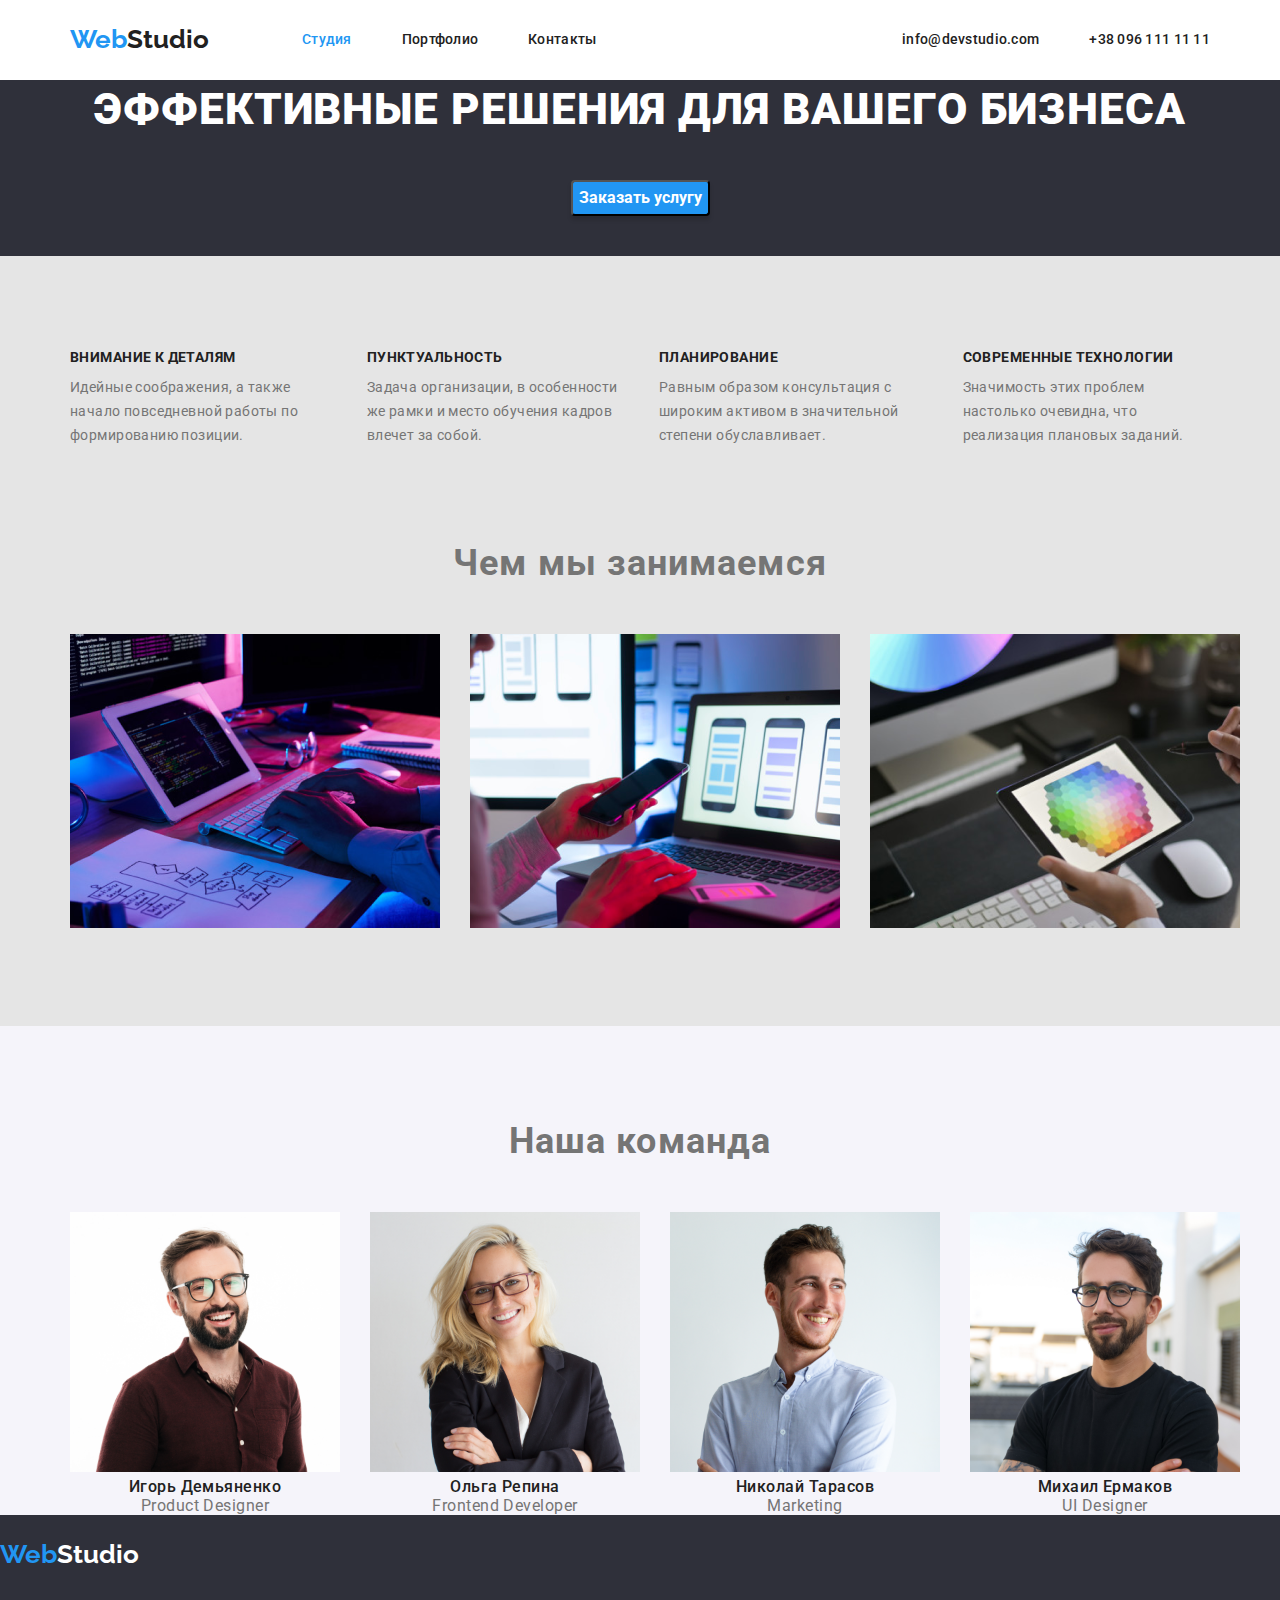
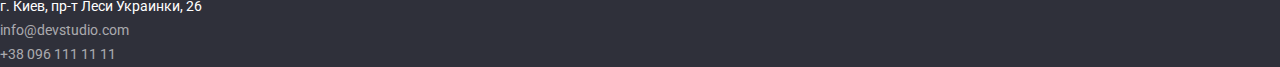
==== index.html @ 5893b9f4 "додає flex box" ====
<!DOCTYPE html>
<html lang="ru">
  <head>
    <meta charset="UTF-8" />
    <title>Студия</title>
    <link rel="preconnect" href="https://fonts.gstatic.com" />
    <link
      href="https://fonts.googleapis.com/css2?family=Raleway:wght@700&family=Roboto:wght@400;500;700;900&display=swap"
      rel="stylesheet"
    />
    <link
      rel="stylesheet"
      href="https://cdnjs.cloudflare.com/ajax/libs/modern-normalize/1.0.0/modern-normalize.min.css"
    />
    <link rel="stylesheet" href="./css/styles.css" />
  </head>
  <body>
    <header class="header">
      <div class="container header-container">
        <nav class="main-nav">
          <a href="./" class="logo"
            ><span class="first-part">Web</span>Studio</a
          >
          <ul class="site-nav">
            <li class="item"><a class="link current" href="./">Студия</a></li>
            <li class="item">
              <a class="link" href="./portfolio.html">Портфолио</a>
            </li>
            <li class="item"><a class="link" href="">Контакты</a></li>
          </ul>
        </nav>
        <ul class="contact-nav">
          <li class="item">
            <a class="link contact" href="mailto:info@devstudio.com"
              >info@devstudio.com</a
            >
          </li>
          <li class="item">
            <a class="link contact" href="tel:+380961111111"
              >+38 096 111 11 11</a
            >
          </li>
        </ul>
      </div>
    </header>
    <main>
      <!---------------------------- Герой ------------------------------------------->
      <section class="hero">
        <div class="container">
          <h1 class="hero-title">Эффективные решения для вашего бизнеса</h1>
          <button class="hero-button">Заказать услугу</button>
        </div>
      </section>
      <!-------------------------- Особенности ---------------------------------------->
      <section>
        <div class="container">
          <h2 class="visually-hidden">Особенности</h2>
          <ul class="features">
            <li class="item">
              <h3 class="title">Внимание к деталям</h3>
              <p class="text">
                Идейные соображения, а также начало повседневной работы по
                формированию позиции.
              </p>
            </li>
            <li class="item">
              <h3 class="title">Пунктуальность</h3>
              <p class="text">
                Задача организации, в особенности же рамки и место обучения
                кадров влечет за собой.
              </p>
            </li>
            <li class="item">
              <h3 class="title">Планирование</h3>
              <p class="text">
                Равным образом консультация с широким активом в значительной
                степени обуславливает.
              </p>
            </li>
            <li class="item">
              <h3 class="title">Современные технологии</h3>
              <p class="text">
                Значимость этих проблем настолько очевидна, что реализация
                плановых заданий.
              </p>
            </li>
          </ul>
        </div>
      </section>
      <!---------------------- Чем мы занимаемся ------------------------------------->
      <section>
        <div class="container">
          <h2>Чем мы занимаемся</h2>
          <ul class="tasks">
            <li class="item">
              <img
                src="./images/img1.png"
                alt=" Фото экрана розроботки кода"
                width="370"
              />
            </li>
            <li class="item">
              <img
                src="./images/img2.png"
                alt="Фото экрана разработки мобильной версии сайта"
                width="370"
              />
            </li>
            <li class="item">
              <img
                src="./images/img3.png"
                alt="Фото экрана с палитрой цветов"
                width="370"
              />
            </li>
          </ul>
        </div>
      </section>
      <!--------------------------- Наша команда ----------------------->
      <section class="team-section">
        <div class="container">
          <h2>Наша команда</h2>
          <ul class="team-list">
            <li class="item">
              <div>
                <img
                  src="./images/img_our_team_1.png"
                  alt="Фото мужчины-дизайнера"
                  width="270"
                />
                <h3 class="name">Игорь Демьяненко</h3>
                <p class="position" lang="en">Product Designer</p>
              </div>
            </li>
            <li class="item">
              <div>
                <img
                  src="./images/img_our_team_2.png"
                  alt="Фото женщины-разработчика"
                  width="270"
                />
                <h3 class="name">Ольга Репина</h3>
                <p class="position" lang="en">Frontend Developer</p>
              </div>
            </li>
            <li class="item">
              <div>
                <img
                  src="./images/img_our_team_3.png"
                  alt="Фото мужчины-маркетолога"
                  width="270"
                />
                <h3 class="name">Николай Тарасов</h3>
                <p class="position" lang="en">Marketing</p>
              </div>
            </li>
            <li class="item">
              <div>
                <img
                  src="./images/img_our_team_4.png"
                  alt="Фото мужчины интерфейс-дизайнера "
                  width="270"
                />
                <h3 class="name">Михаил Ермаков</h3>
                <p class="position" lang="en">UI Designer</p>
              </div>
            </li>
          </ul>
        </div>
      </section>
    </main>
    <footer>
      <a class="logo" href="./"
        ><span class="first-part">Web</span
        ><span class="second-part">Studio</span></a
      >
      <address class="address">
        г. Киев, пр-т Леси Украинки, 26<br />
        <a class="link contact" href="mailto:info@devstudio.com"
          >info@devstudio.com</a
        ><br />
        <a class="link contact" href="tel:+380961111111">+38 096 111 11 11</a>
      </address>
    </footer>
  </body>
</html>
---- css/styles.css ----
:root {
  --primary-text-color: #757575;
  --title-text-color: #212121;
  --primary-white-color: #ffffff;
  --accent-color: #2196f3;
}
body {
  background-color: #e5e5e5;
  color: var(--primary-text-color);
  font-family: Roboto, sans-serif;
}
ul{
 margin-top: 0;
 margin-bottom: 0; 
 padding-left: 0;
}
li {
  list-style: none;
}
h1,h2,h3,p{
margin-top: 0;
margin-bottom: 0; 
padding-left: 0;
}
h2{
margin-bottom: 50px;
color: var(--title-text-color)
font-weight: 700;
font-size: 36px;
line-height: 1.17;
text-align: center;
letter-spacing: 0.03em;
}
/* --------------------------Шапка сайту------------------------ */ 
header {
background-color: var(--primary-white-color);
}
.container{
  width: 1170px;
  margin: 0 auto;
  padding: 0 15px;
}
.header-container{
  display:flex;
  align-items: center;
}
.main-nav{ 
display:flex;
 }
.site-nav {
  display: flex;
}
.site-nav .item:not(:last-child){
margin-right: 50px;
}
.logo {
  display:inline-block;
  padding-top: 24px;
  padding-bottom: 25px;
  margin-right: 93px;

  color: var(--title-text-color);
  font-family: Raleway;
  font-style: normal;
  font-weight: bold;
  font-size: 26px;
  line-height: 1.2;
  text-decoration: none;

}
.first-part{
color: var(--accent-color);
}
.second-part{
color: var(--primary-white-color);
}
.header .link {
  display:flex;
  padding-top: 32px;
  padding-bottom: 32px;

  color: var(--title-text-color);
  font-weight: 500;
  font-size: 14px;
  line-height: 1.14;
  letter-spacing: 0.02em;
  text-decoration: none;
 
}
.header .link:hover,
.header .link:focus,
.header .link.current {
  color: var(--accent-color);
}

.contact {
  color: var(--primary-text-color);
  text-decoration: none;
}
.contact-nav{
display:flex;
margin-left:auto;
}
.contact-nav .item + .item{
margin-left: 50px;
}
/* .header-border{ 
border-bottom: 1px solid #ECECEC;
 } */
/*--------------------------------Герой------------------------------- */
.hero {
background-color: #2f303a;
text-align: center;
letter-spacing: 0.06em
}
.hero-title {
margin-bottom: 40px;

  color: var(--primary-white-color);
  font-weight: 900;
  font-size: 44px;
  line-height: 1.36;
  text-transform: uppercase;
}
.hero-button{
margin-bottom: 40px;

background-color: #2196F3;
color:var(--primary-white-color);
font-weight: 700;
font-size: 16px;
line-height: 1.88;
cursor: pointer;

box-shadow: 0px 4px 4px rgba(0, 0, 0, 0.15);
border-radius: 4px;
padding: 10px, 32px;
}
/*---------------- Особливості------------------------- */
.visually-hidden{
  position: absolute;
  clip: rect(0 0 0 0);
  width: 1px;
  height: 1px;
  margin: -1px;
}

.features{
display: flex;
padding-top: 94px;

}
.features .item:not(:last-child){
margin-right: 30px;
align-content: flex-start;
}
.features .title{
margin-bottom: 10px;

color: var(--title-text-color);
font-weight: 700;
font-size: 14px;
line-height: 1.14;
letter-spacing: 0.03em;
text-transform: uppercase;
}
.features .text{
margin-bottom: 94px;

color: var(--primary-text-color);
font-size: 14px;
line-height: 1.71;
letter-spacing: 0.03em;
}
/* -----------------------Чем мы занимаемся ---------*/
.tasks{
  display: flex;
  margin-bottom: 94px;
}
.tasks .item:not(:last-child){
margin-right: 30px;
}

/* ------------------------Наша команда------------------- */
.team-section{
background-color:#F5F4FA;
padding-top: 94px;
}
.team-section .name{
color: var(--title-text-color);
font-weight: 500;
font-size: 16px;
line-height: 1.19;
text-align: center;
letter-spacing: 0.03em;
}
.team-section .position{
font-size: 16px;
line-height: 1.19;
text-align: center;
letter-spacing: 0.03em;
}
.team-list{
display:flex;
}
.team-list .item:not(:last-child){
margin-right: 30px;

}
/* Підвал */
footer{
background-color:#2F303A ;
}
.address {
color: var(--primary-white-color);
text-decoration: none;
font-style: normal;
font-size: 14px;
line-height: 1.71;
}
.address .contact{
    color: rgba(255, 255, 255, 0.6);
}
/* Портфоліо */
.portfolio-filter {
color: var(--title-text-color);
background-color: #F5F4FA;
font-weight: 500;
font-size: 16px;
line-height:1.63;
text-align: center;
letter-spacing: 0.03em;
border-radius: 4px;
}
.portfolio-filter:hover,
.portfolio-filter:focus,
.portfolio-filter.current{
color: var(--primary-white-color);
background-color: #2196F3;
box-shadow: 0px 3px 1px rgba(0, 0, 0, 0.1), 0px 1px 2px rgba(0, 0, 0, 0.08), 0px 2px 2px rgba(0, 0, 0, 0.12);
border-radius: 4px;
}

.portfolio-list h3{
color: var(--title-text-color);
font-weight:700;
font-size: 18px;
line-height: 2.00;
letter-spacing: 0.06em;
}
.portfolio-list a{
  text-decoration: none;
}
.portfolio-list p{
color:var(--primary-text-color);
font-size: 16px;
line-height: 1.67;
letter-spacing: 0.03em;
}
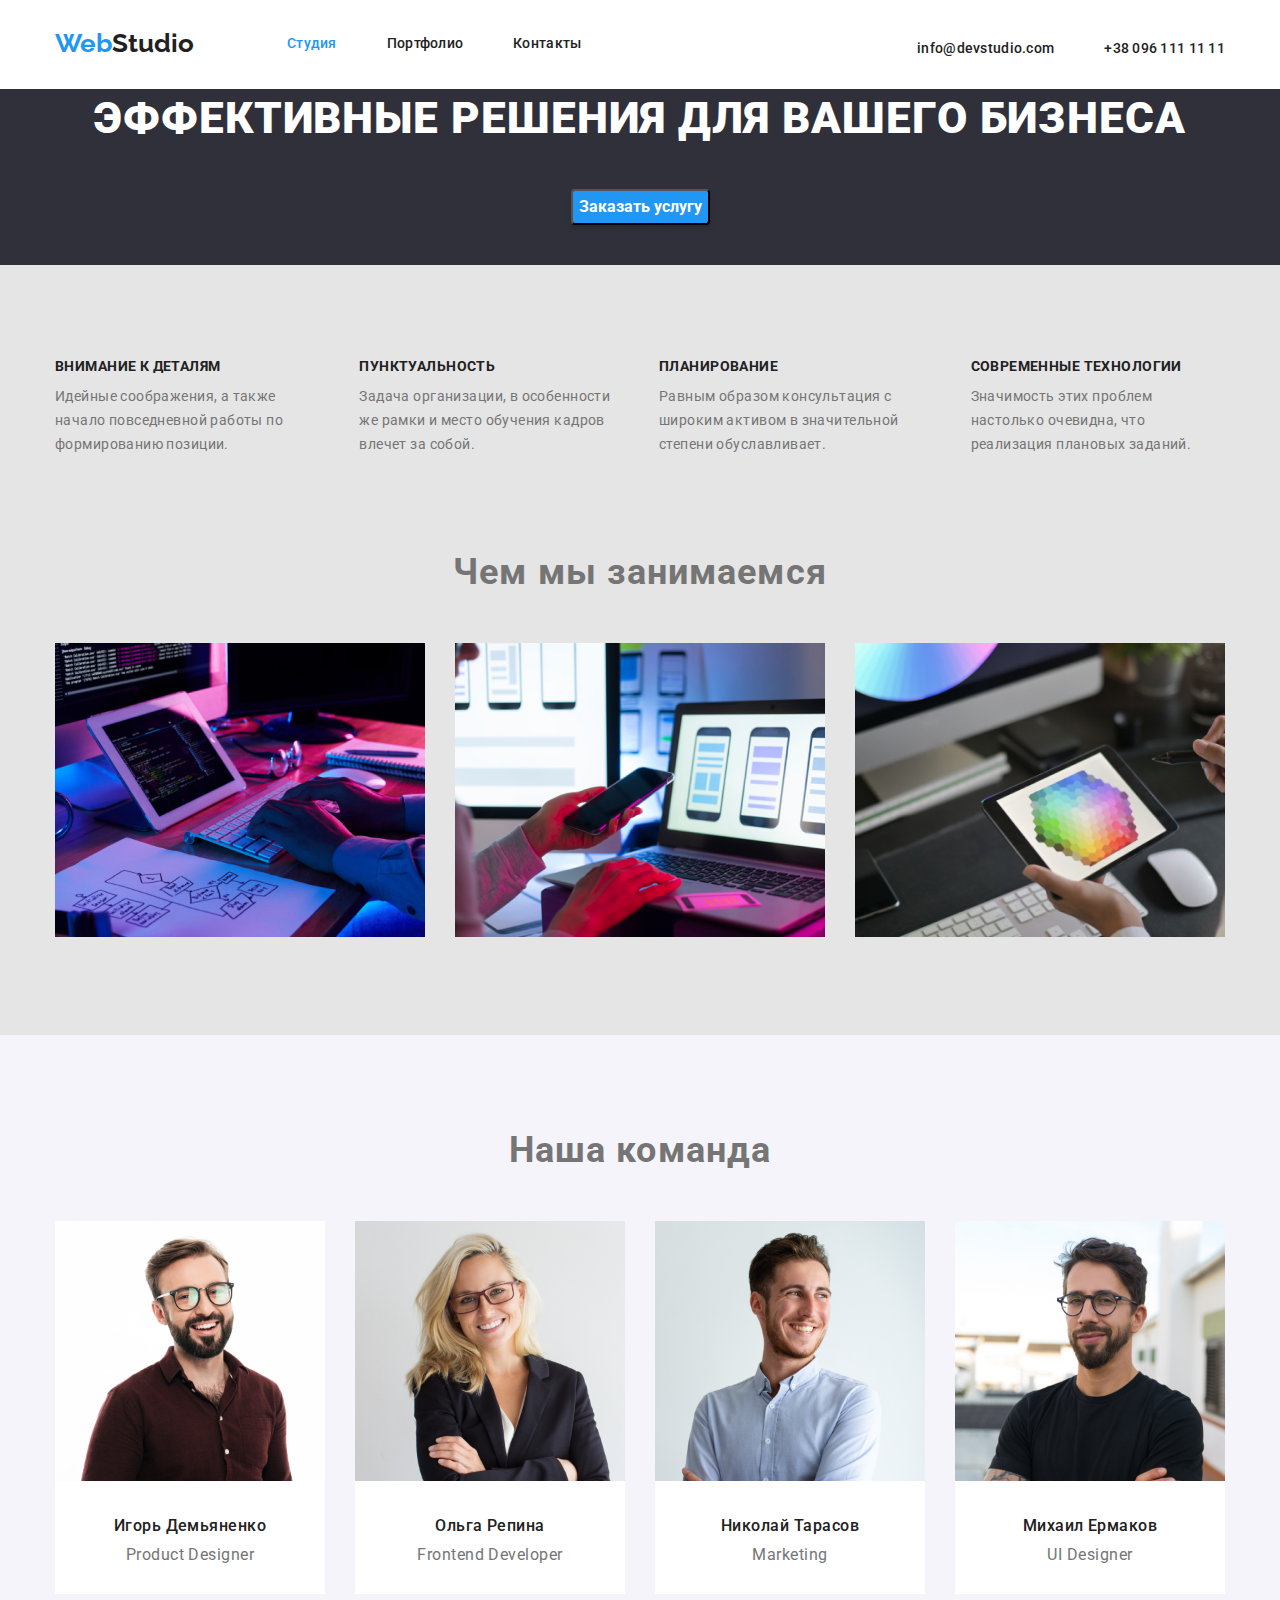
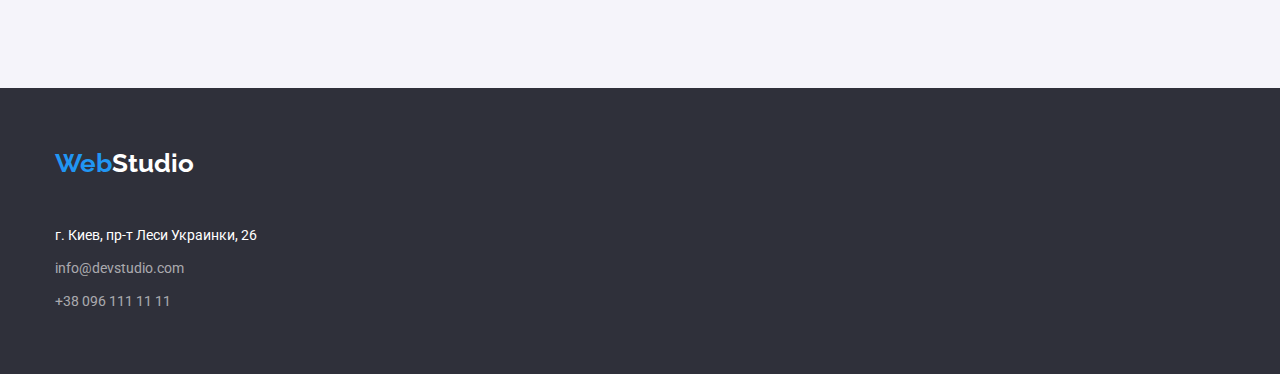
==== commit b64dc35a: "додає флекс бокс у секцію "Наша команда" та оформляє футер і кнопки портфоліо"" ====
--- a/index.html
+++ b/index.html
@@ -122,7 +122,7 @@
           <h2>Наша команда</h2>
           <ul class="team-list">
             <li class="item">
-              <div>
+              <div class="team-card">
                 <img
                   src="./images/img_our_team_1.png"
                   alt="Фото мужчины-дизайнера"
@@ -133,7 +133,7 @@
               </div>
             </li>
             <li class="item">
-              <div>
+              <div class="team-card">
                 <img
                   src="./images/img_our_team_2.png"
                   alt="Фото женщины-разработчика"
@@ -144,7 +144,7 @@
               </div>
             </li>
             <li class="item">
-              <div>
+              <div class="team-card">
                 <img
                   src="./images/img_our_team_3.png"
                   alt="Фото мужчины-маркетолога"
@@ -155,7 +155,7 @@
               </div>
             </li>
             <li class="item">
-              <div>
+              <div class="team-card">
                 <img
                   src="./images/img_our_team_4.png"
                   alt="Фото мужчины интерфейс-дизайнера "
@@ -170,17 +170,19 @@
       </section>
     </main>
     <footer>
-      <a class="logo" href="./"
-        ><span class="first-part">Web</span
-        ><span class="second-part">Studio</span></a
-      >
-      <address class="address">
-        г. Киев, пр-т Леси Украинки, 26<br />
-        <a class="link contact" href="mailto:info@devstudio.com"
-          >info@devstudio.com</a
-        ><br />
-        <a class="link contact" href="tel:+380961111111">+38 096 111 11 11</a>
-      </address>
+      <div class="container">
+        <a class="logo footer-logo" href="./"
+          ><span class="first-part">Web</span
+          ><span class="second-part">Studio</span></a
+        >
+        <address class="address">
+          г. Киев, пр-т Леси Украинки, 26
+          <a class="link contact" href="mailto:info@devstudio.com"
+            >info@devstudio.com</a
+          >
+          <a class="link contact" href="tel:+380961111111">+38 096 111 11 11</a>
+        </address>
+      </div>
     </footer>
   </body>
 </html>
--- a/css/styles.css
+++ b/css/styles.css
@@ -36,7 +36,7 @@
 background-color: var(--primary-white-color);
 }
 .container{
-  width: 1170px;
+  width: 1200px;
   margin: 0 auto;
   padding: 0 15px;
 }
@@ -144,12 +144,15 @@
   height: 1px;
   margin: -1px;
 }
-
 .features{
 display: flex;
 padding-top: 94px;
-
-}
+padding-bottom: 94px;
+}
+.features .item{
+width: calc((100%-90px)/4);
+}
+
 .features .item:not(:last-child){
 margin-right: 30px;
 align-content: flex-start;
@@ -165,7 +168,6 @@
 text-transform: uppercase;
 }
 .features .text{
-margin-bottom: 94px;
 
 color: var(--primary-text-color);
 font-size: 14px;
@@ -174,8 +176,9 @@
 }
 /* -----------------------Чем мы занимаемся ---------*/
 .tasks{
+  width: calc((100%-60px)/3);
   display: flex;
-  margin-bottom: 94px;
+  padding-bottom: 94px;
 }
 .tasks .item:not(:last-child){
 margin-right: 30px;
@@ -187,6 +190,8 @@
 padding-top: 94px;
 }
 .team-section .name{
+margin-top: 30px;
+
 color: var(--title-text-color);
 font-weight: 500;
 font-size: 16px;
@@ -195,6 +200,8 @@
 letter-spacing: 0.03em;
 }
 .team-section .position{
+margin-top: 10px;
+
 font-size: 16px;
 line-height: 1.19;
 text-align: center;
@@ -202,16 +209,31 @@
 }
 .team-list{
 display:flex;
+width: calc((100%-90px)/4);
+padding-bottom: 94px;
 }
 .team-list .item:not(:last-child){
 margin-right: 30px;
-
-}
-/* Підвал */
+}
+.team-card{ 
+width-max: 270 ;
+padding-bottom: 30px;
+background-color:#ffffff;
+}
+
+/* ----------------------   Підвал --------------------*/
 footer{
 background-color:#2F303A ;
 }
+.footer-logo{
+  padding-top: 60px;
+
+}
 .address {
+display:flex;
+flex-direction: column;
+margin-top: 20px;
+padding-bottom: 60px;
 color: var(--primary-white-color);
 text-decoration: none;
 font-style: normal;
@@ -221,7 +243,19 @@
 .address .contact{
     color: rgba(255, 255, 255, 0.6);
 }
-/* Портфоліо */
+  .contact{
+  margin-top: 9px;
+  }
+/* -------------------------Портфоліо --------------------*/
+.filter-list{
+display: flex;
+justify-content: center;
+padding-top: 100px;
+margin-bottom: 56px;
+}
+.filter-list .item + .item{
+margin-left: 30px;
+}
 .portfolio-filter {
 color: var(--title-text-color);
 background-color: #F5F4FA;
@@ -240,8 +274,19 @@
 box-shadow: 0px 3px 1px rgba(0, 0, 0, 0.1), 0px 1px 2px rgba(0, 0, 0, 0.08), 0px 2px 2px rgba(0, 0, 0, 0.12);
 border-radius: 4px;
 }
-
-.portfolio-list h3{
+.portfolio-list{
+display:flex;
+flex-wrap: wrap;
+}
+.portfolio-list .item{
+  width: calc((100%-60px)/3);
+ 
+}
+.portfolio-list .item:not(:last-child){
+  margin-right: 30px;
+}
+
+.portfolio-list h2{
 color: var(--title-text-color);
 font-weight:700;
 font-size: 18px;
@@ -250,10 +295,21 @@
 }
 .portfolio-list a{
   text-decoration: none;
+
 }
 .portfolio-list p{
 color:var(--primary-text-color);
 font-size: 16px;
 line-height: 1.67;
 letter-spacing: 0.03em;
+}
+.portfolio-list .item{
+background: #FFFFFF;
+border: 1px solid #EEEEEE;
+box-sizing: border-box;
+}
+.portfolio-card{
+
+
+
 }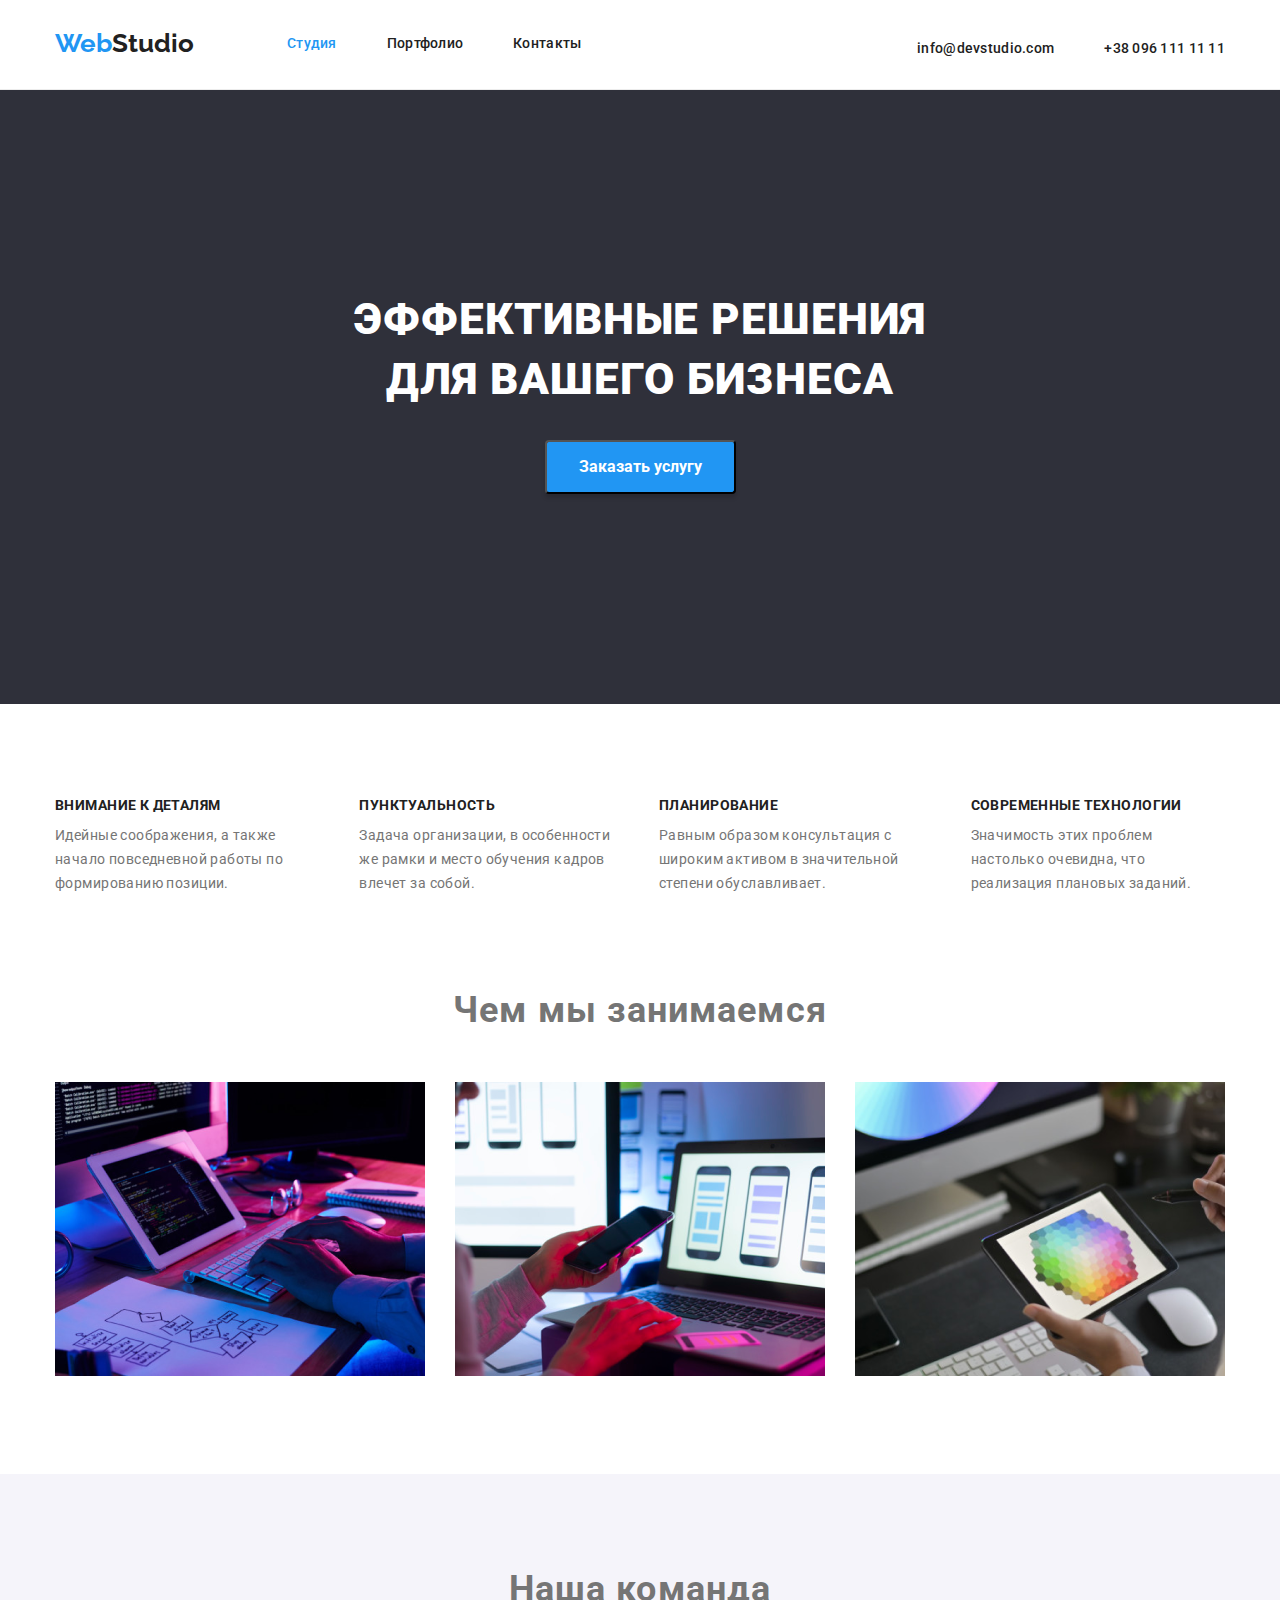
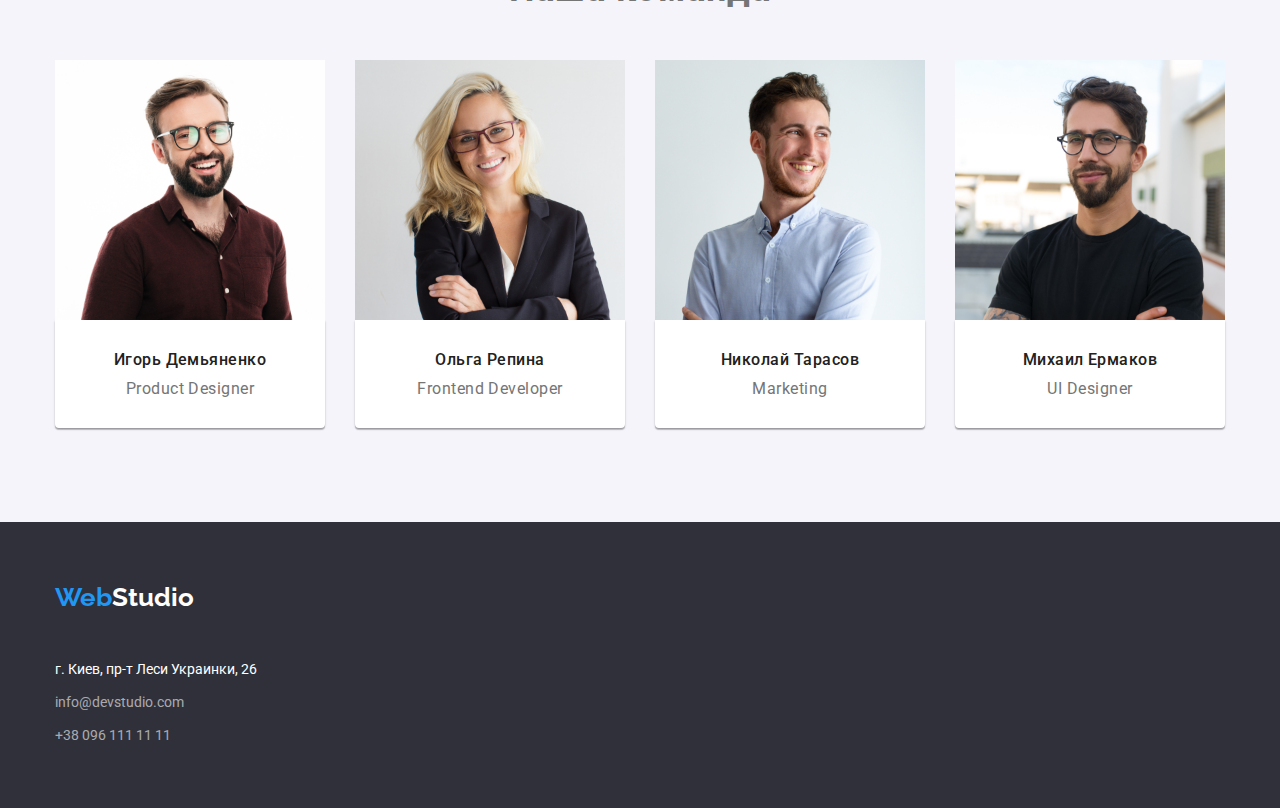
==== commit 1747defd: "додає флекс списку портфоліо" ====
--- a/index.html
+++ b/index.html
@@ -47,7 +47,10 @@
       <!---------------------------- Герой ------------------------------------------->
       <section class="hero">
         <div class="container">
-          <h1 class="hero-title">Эффективные решения для вашего бизнеса</h1>
+          <h1 class="hero-title">
+            Эффективные решения<br />
+            для вашего бизнеса
+          </h1>
           <button class="hero-button">Заказать услугу</button>
         </div>
       </section>
@@ -122,45 +125,49 @@
           <h2>Наша команда</h2>
           <ul class="team-list">
             <li class="item">
+              <img
+                class="card-image"
+                src="./images/img_our_team_1.png"
+                alt="Фото мужчины-дизайнера"
+                width="270"
+              />
               <div class="team-card">
-                <img
-                  src="./images/img_our_team_1.png"
-                  alt="Фото мужчины-дизайнера"
-                  width="270"
-                />
                 <h3 class="name">Игорь Демьяненко</h3>
                 <p class="position" lang="en">Product Designer</p>
               </div>
             </li>
             <li class="item">
+              <img
+                class="card-image"
+                src="./images/img_our_team_2.png"
+                alt="Фото женщины-разработчика"
+                width="270"
+              />
               <div class="team-card">
-                <img
-                  src="./images/img_our_team_2.png"
-                  alt="Фото женщины-разработчика"
-                  width="270"
-                />
                 <h3 class="name">Ольга Репина</h3>
                 <p class="position" lang="en">Frontend Developer</p>
               </div>
             </li>
             <li class="item">
+              <img
+                class="card-image"
+                src="./images/img_our_team_3.png"
+                alt="Фото мужчины-маркетолога"
+                width="270"
+              />
               <div class="team-card">
-                <img
-                  src="./images/img_our_team_3.png"
-                  alt="Фото мужчины-маркетолога"
-                  width="270"
-                />
                 <h3 class="name">Николай Тарасов</h3>
                 <p class="position" lang="en">Marketing</p>
               </div>
             </li>
             <li class="item">
+              <img
+                class="card-image"
+                src="./images/img_our_team_4.png"
+                alt="Фото мужчины интерфейс-дизайнера "
+                width="270"
+              />
               <div class="team-card">
-                <img
-                  src="./images/img_our_team_4.png"
-                  alt="Фото мужчины интерфейс-дизайнера "
-                  width="270"
-                />
                 <h3 class="name">Михаил Ермаков</h3>
                 <p class="position" lang="en">UI Designer</p>
               </div>
--- a/css/styles.css
+++ b/css/styles.css
@@ -5,7 +5,7 @@
   --accent-color: #2196f3;
 }
 body {
-  background-color: #e5e5e5;
+  background-color: #ffffff;
   color: var(--primary-text-color);
   font-family: Roboto, sans-serif;
 }
@@ -34,6 +34,9 @@
 /* --------------------------Шапка сайту------------------------ */ 
 header {
 background-color: var(--primary-white-color);
+border-bottom-width: 1px;
+  border-bottom-style: solid;
+  border-bottom-color:#ECECEC;
 }
 .container{
   width: 1200px;
@@ -113,17 +116,21 @@
 text-align: center;
 letter-spacing: 0.06em
 }
+.hero .container{
+  padding-top: 200px;
+  padding-bottom: 200px;
+}
 .hero-title {
-margin-bottom: 40px;
-
-  color: var(--primary-white-color);
-  font-weight: 900;
-  font-size: 44px;
-  line-height: 1.36;
-  text-transform: uppercase;
+margin-bottom: 30px;
+color: var(--primary-white-color);
+font-weight: 900;
+font-size: 44px;
+line-height: 1.36;
+text-transform: uppercase;
 }
 .hero-button{
-margin-bottom: 40px;
+padding: 10px 32px;
+margin-bottom: 10px;
 
 background-color: #2196F3;
 color:var(--primary-white-color);
@@ -190,8 +197,6 @@
 padding-top: 94px;
 }
 .team-section .name{
-margin-top: 30px;
-
 color: var(--title-text-color);
 font-weight: 500;
 font-size: 16px;
@@ -201,7 +206,6 @@
 }
 .team-section .position{
 margin-top: 10px;
-
 font-size: 16px;
 line-height: 1.19;
 text-align: center;
@@ -209,7 +213,7 @@
 }
 .team-list{
 display:flex;
-width: calc((100%-90px)/4);
+display-basis: calc((100%-90px)/4);
 padding-bottom: 94px;
 }
 .team-list .item:not(:last-child){
@@ -218,7 +222,11 @@
 .team-card{ 
 width-max: 270 ;
 padding-bottom: 30px;
+padding-top: 30px;
 background-color:#ffffff;
+box-sizing: border-box;
+box-shadow: 0px 1px 3px rgba(0, 0, 0, 0.12), 0px 1px 1px rgba(0, 0, 0, 0.14), 0px 2px 1px rgba(0, 0, 0, 0.2);
+border-radius: 0px 0px 4px 4px;
 }
 
 /* ----------------------   Підвал --------------------*/
@@ -274,19 +282,26 @@
 box-shadow: 0px 3px 1px rgba(0, 0, 0, 0.1), 0px 1px 2px rgba(0, 0, 0, 0.08), 0px 2px 2px rgba(0, 0, 0, 0.12);
 border-radius: 4px;
 }
+.card-image{
+display:block;
+max-width: 100%;
+height: auto;
+}
 .portfolio-list{
 display:flex;
 flex-wrap: wrap;
+margin-left: -30px; 
+margin-top: -30px;
+padding-bottom: 94px;
 }
 .portfolio-list .item{
-  width: calc((100%-60px)/3);
- 
-}
-.portfolio-list .item:not(:last-child){
-  margin-right: 30px;
-}
-
+margin-left: 30px; 
+margin-top: 30px;
+flex-basis: calc(100% / 3 - 60px);
+}
 .portfolio-list h2{
+margin-bottom: 4px;
+text-align: left;
 color: var(--title-text-color);
 font-weight:700;
 font-size: 18px;
@@ -295,6 +310,7 @@
 }
 .portfolio-list a{
   text-decoration: none;
+  margin:0;
 
 }
 .portfolio-list p{
@@ -303,13 +319,27 @@
 line-height: 1.67;
 letter-spacing: 0.03em;
 }
-.portfolio-list .item{
+.card-content{
+width: 370px;
+box-sizing: border-box;
+padding-top: 20px;
+padding-right:24px;
+padding-bottom: 20px;
+padding-left:24px;
 background: #FFFFFF;
-border: 1px solid #EEEEEE;
-box-sizing: border-box;
-}
-.portfolio-card{
-
-
+
+ border-right-width: 1px;
+  border-right-style: solid;
+  border-right-color: #EEEEEE;
+
+  /* Установит стили нинжней рамки */
+  border-bottom-width: 1px;
+  border-bottom-style: solid;
+  border-bottom-color: #EEEEEE;
+
+  /* Установит стили левой рамки */
+  border-left-width: 1px;
+  border-left-style: solid;
+  border-left-color:#EEEEEE;
 
 }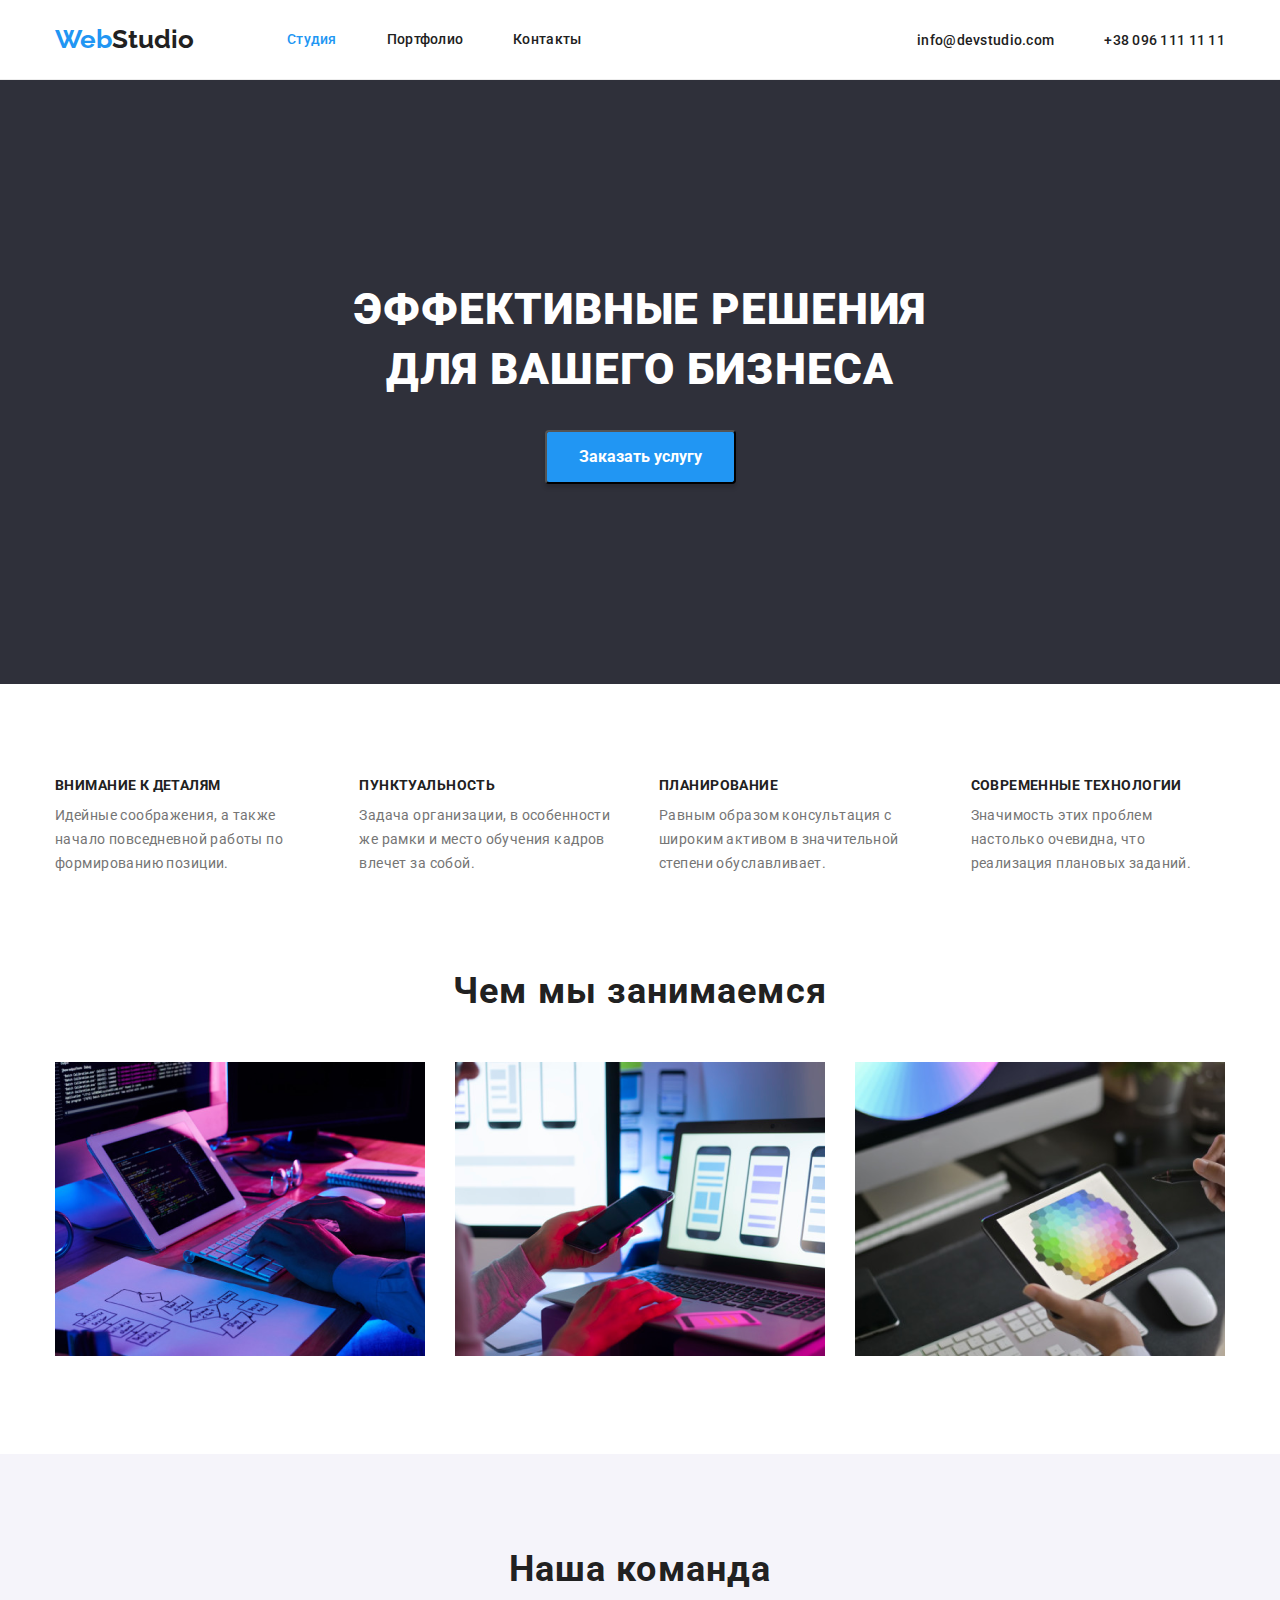
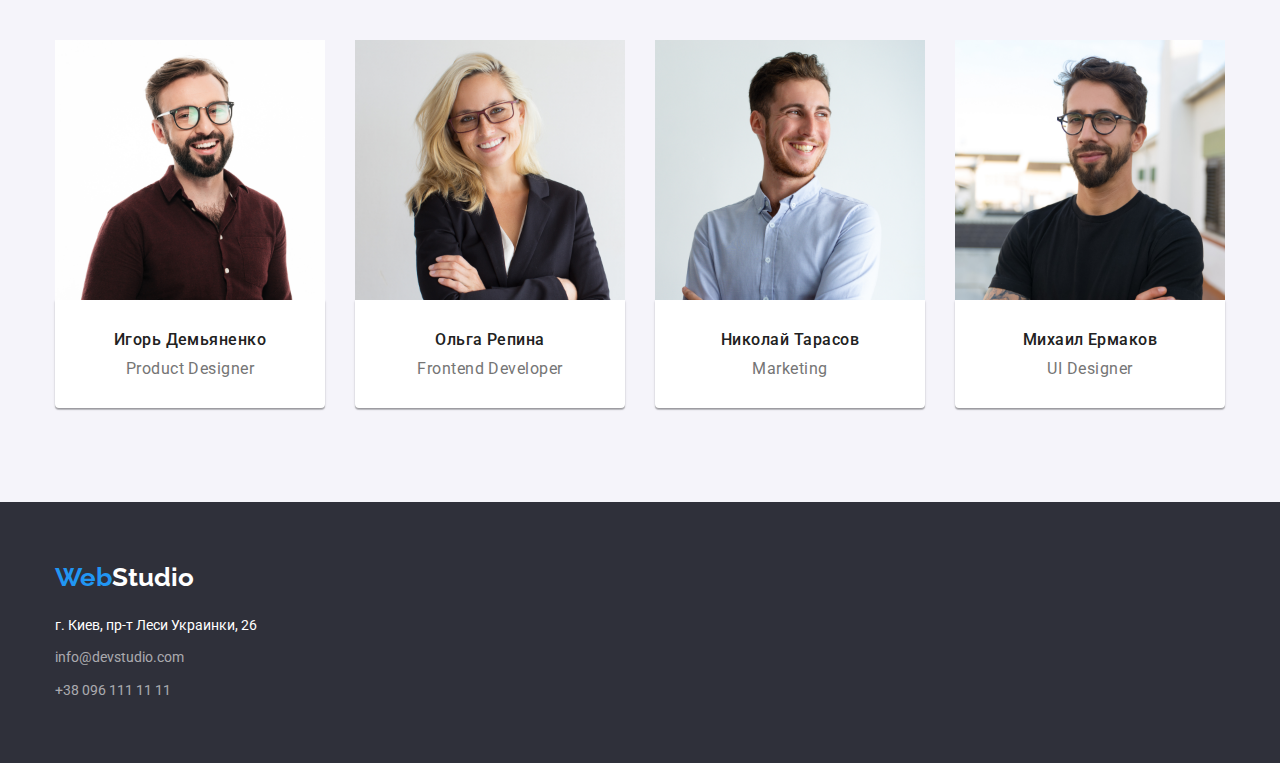
==== commit 7c3de119: "задає падінги для секцій та форматує кнопки портфоліо" ====
--- a/index.html
+++ b/index.html
@@ -55,10 +55,10 @@
         </div>
       </section>
       <!-------------------------- Особенности ---------------------------------------->
-      <section>
+      <section class="features">
         <div class="container">
           <h2 class="visually-hidden">Особенности</h2>
-          <ul class="features">
+          <ul class="feature-list">
             <li class="item">
               <h3 class="title">Внимание к деталям</h3>
               <p class="text">
@@ -91,7 +91,7 @@
         </div>
       </section>
       <!---------------------- Чем мы занимаемся ------------------------------------->
-      <section>
+      <section class="our-task">
         <div class="container">
           <h2>Чем мы занимаемся</h2>
           <ul class="tasks">
@@ -176,7 +176,7 @@
         </div>
       </section>
     </main>
-    <footer>
+    <footer class="footer">
       <div class="container">
         <a class="logo footer-logo" href="./"
           ><span class="first-part">Web</span
--- a/css/styles.css
+++ b/css/styles.css
@@ -9,57 +9,61 @@
   color: var(--primary-text-color);
   font-family: Roboto, sans-serif;
 }
-ul{
- margin-top: 0;
- margin-bottom: 0; 
- padding-left: 0;
+ul {
+  margin-top: 0;
+  margin-bottom: 0;
+  padding-left: 0;
 }
 li {
   list-style: none;
 }
-h1,h2,h3,p{
-margin-top: 0;
-margin-bottom: 0; 
-padding-left: 0;
-}
-h2{
-margin-bottom: 50px;
-color: var(--title-text-color)
-font-weight: 700;
-font-size: 36px;
-line-height: 1.17;
-text-align: center;
-letter-spacing: 0.03em;
-}
-/* --------------------------Шапка сайту------------------------ */ 
+h1,
+h2,
+h3,
+p {
+  margin-top: 0;
+  margin-bottom: 0;
+  padding-left: 0;
+}
+h2 {
+  margin-bottom: 50px;
+  color: var(--title-text-color);
+  font-weight: 700;
+  font-size: 36px;
+  line-height: 1.17;
+  text-align: center;
+  letter-spacing: 0.03em;
+}
+/* --------------------------Шапка сайту------------------------ */
 header {
-background-color: var(--primary-white-color);
-border-bottom-width: 1px;
+  background-color: var(--primary-white-color);
+  border-bottom-width: 1px;
   border-bottom-style: solid;
-  border-bottom-color:#ECECEC;
-}
-.container{
+  border-bottom-color: #ececec;
+}
+.container {
   width: 1200px;
   margin: 0 auto;
   padding: 0 15px;
 }
-.header-container{
-  display:flex;
+.header-container {
+  display: flex;
+  padding-top: 24px;
+  padding-bottom: 24px;
+}
+.main-nav {
+  display: flex;
   align-items: center;
 }
-.main-nav{ 
-display:flex;
- }
 .site-nav {
   display: flex;
 }
-.site-nav .item:not(:last-child){
-margin-right: 50px;
+.site-nav .item:not(:last-child) {
+  margin-right: 50px;
+  align-items: baseline;
 }
 .logo {
-  display:inline-block;
-  padding-top: 24px;
-  padding-bottom: 25px;
+  display: inline-block;
   margin-right: 93px;
 
   color: var(--title-text-color);
@@ -69,18 +73,15 @@
   font-size: 26px;
   line-height: 1.2;
   text-decoration: none;
-
-}
-.first-part{
-color: var(--accent-color);
-}
-.second-part{
-color: var(--primary-white-color);
+}
+.first-part {
+  color: var(--accent-color);
+}
+.second-part {
+  color: var(--primary-white-color);
 }
 .header .link {
-  display:flex;
-  padding-top: 32px;
-  padding-bottom: 32px;
+  display: flex;
 
   color: var(--title-text-color);
   font-weight: 500;
@@ -88,7 +89,6 @@
   line-height: 1.14;
   letter-spacing: 0.02em;
   text-decoration: none;
- 
 }
 .header .link:hover,
 .header .link:focus,
@@ -100,246 +100,250 @@
   color: var(--primary-text-color);
   text-decoration: none;
 }
-.contact-nav{
-display:flex;
-margin-left:auto;
-}
-.contact-nav .item + .item{
-margin-left: 50px;
-}
-/* .header-border{ 
-border-bottom: 1px solid #ECECEC;
- } */
+.contact-nav {
+  display: flex;
+  margin-left: auto;
+}
+.contact-nav .item + .item {
+  margin-left: 50px;
+}
+
 /*--------------------------------Герой------------------------------- */
 .hero {
-background-color: #2f303a;
-text-align: center;
-letter-spacing: 0.06em
-}
-.hero .container{
+  background-color: #2f303a;
+  text-align: center;
+  letter-spacing: 0.06em;
   padding-top: 200px;
   padding-bottom: 200px;
 }
 .hero-title {
-margin-bottom: 30px;
-color: var(--primary-white-color);
-font-weight: 900;
-font-size: 44px;
-line-height: 1.36;
-text-transform: uppercase;
-}
-.hero-button{
-padding: 10px 32px;
-margin-bottom: 10px;
-
-background-color: #2196F3;
-color:var(--primary-white-color);
-font-weight: 700;
-font-size: 16px;
-line-height: 1.88;
-cursor: pointer;
-
-box-shadow: 0px 4px 4px rgba(0, 0, 0, 0.15);
-border-radius: 4px;
-padding: 10px, 32px;
+  margin-bottom: 30px;
+  color: var(--primary-white-color);
+  font-weight: 900;
+  font-size: 44px;
+  line-height: 1.36;
+  text-transform: uppercase;
+}
+.hero-button {
+  padding: 10px 32px;
+
+  background-color: #2196f3;
+  color: var(--primary-white-color);
+  font-weight: 700;
+  font-size: 16px;
+  line-height: 1.88;
+  cursor: pointer;
+
+  box-shadow: 0px 4px 4px rgba(0, 0, 0, 0.15);
+  border-radius: 4px;
+  padding: 10px 32px;
 }
 /*---------------- Особливості------------------------- */
-.visually-hidden{
+.visually-hidden {
   position: absolute;
   clip: rect(0 0 0 0);
   width: 1px;
   height: 1px;
   margin: -1px;
 }
-.features{
-display: flex;
-padding-top: 94px;
-padding-bottom: 94px;
-}
-.features .item{
-width: calc((100%-90px)/4);
-}
-
-.features .item:not(:last-child){
-margin-right: 30px;
-align-content: flex-start;
-}
-.features .title{
-margin-bottom: 10px;
-
-color: var(--title-text-color);
-font-weight: 700;
-font-size: 14px;
-line-height: 1.14;
-letter-spacing: 0.03em;
-text-transform: uppercase;
-}
-.features .text{
-
-color: var(--primary-text-color);
-font-size: 14px;
-line-height: 1.71;
-letter-spacing: 0.03em;
+.features {
+  padding-top: 94px;
+  padding-bottom: 94px;
+}
+.feature-list {
+  display: flex;
+}
+.feature-list .item {
+  width: calc((100%-90px) / 4);
+}
+
+.feature-list .item:not(:last-child) {
+  margin-right: 30px;
+  align-content: flex-start;
+}
+.feature-list .title {
+  margin-bottom: 10px;
+
+  color: var(--title-text-color);
+  font-weight: 700;
+  font-size: 14px;
+  line-height: 1.14;
+  letter-spacing: 0.03em;
+  text-transform: uppercase;
+}
+.feature-list .text {
+  color: var(--primary-text-color);
+  font-size: 14px;
+  line-height: 1.71;
+  letter-spacing: 0.03em;
 }
 /* -----------------------Чем мы занимаемся ---------*/
-.tasks{
-  width: calc((100%-60px)/3);
-  display: flex;
+.our-task {
   padding-bottom: 94px;
 }
-.tasks .item:not(:last-child){
-margin-right: 30px;
+.tasks {
+  width: calc((100%-60px) / 3);
+  display: flex;
+}
+.tasks .item:not(:last-child) {
+  margin-right: 30px;
 }
 
 /* ------------------------Наша команда------------------- */
-.team-section{
-background-color:#F5F4FA;
-padding-top: 94px;
-}
-.team-section .name{
-color: var(--title-text-color);
-font-weight: 500;
-font-size: 16px;
-line-height: 1.19;
-text-align: center;
-letter-spacing: 0.03em;
-}
-.team-section .position{
-margin-top: 10px;
-font-size: 16px;
-line-height: 1.19;
-text-align: center;
-letter-spacing: 0.03em;
-}
-.team-list{
-display:flex;
-display-basis: calc((100%-90px)/4);
-padding-bottom: 94px;
-}
-.team-list .item:not(:last-child){
-margin-right: 30px;
-}
-.team-card{ 
-width-max: 270 ;
-padding-bottom: 30px;
-padding-top: 30px;
-background-color:#ffffff;
-box-sizing: border-box;
-box-shadow: 0px 1px 3px rgba(0, 0, 0, 0.12), 0px 1px 1px rgba(0, 0, 0, 0.14), 0px 2px 1px rgba(0, 0, 0, 0.2);
-border-radius: 0px 0px 4px 4px;
+.team-section {
+  background-color: #f5f4fa;
+  padding-top: 94px;
+  padding-bottom: 94px;
+}
+.team-section .name {
+  color: var(--title-text-color);
+  font-weight: 500;
+  font-size: 16px;
+  line-height: 1.19;
+  text-align: center;
+  letter-spacing: 0.03em;
+}
+.team-section .position {
+  margin-top: 10px;
+  font-size: 16px;
+  line-height: 1.19;
+  text-align: center;
+  letter-spacing: 0.03em;
+}
+.team-list {
+  display: flex;
+  display-basis: calc((100%-90px) / 4);
+}
+.team-list .item:not(:last-child) {
+  margin-right: 30px;
+}
+.team-card {
+  width-max: 270;
+  padding-bottom: 30px;
+  padding-top: 30px;
+  background-color: #ffffff;
+  box-sizing: border-box;
+  box-shadow: 0px 1px 3px rgba(0, 0, 0, 0.12), 0px 1px 1px rgba(0, 0, 0, 0.14),
+    0px 2px 1px rgba(0, 0, 0, 0.2);
+  border-radius: 0px 0px 4px 4px;
 }
 
 /* ----------------------   Підвал --------------------*/
-footer{
-background-color:#2F303A ;
-}
-.footer-logo{
+.footer {
+  background-color: #2f303a;
   padding-top: 60px;
-
+  padding-bottom: 60px;
 }
 .address {
-display:flex;
-flex-direction: column;
-margin-top: 20px;
-padding-bottom: 60px;
-color: var(--primary-white-color);
-text-decoration: none;
-font-style: normal;
-font-size: 14px;
-line-height: 1.71;
-}
-.address .contact{
-    color: rgba(255, 255, 255, 0.6);
-}
-  .contact{
+  display: flex;
+  flex-direction: column;
+  margin-top: 20px;
+
+  color: var(--primary-white-color);
+  text-decoration: none;
+  font-style: normal;
+  font-size: 14px;
+  line-height: 1.71;
+}
+.address .contact {
+  color: rgba(255, 255, 255, 0.6);
+}
+.contact {
   margin-top: 9px;
-  }
+}
 /* -------------------------Портфоліо --------------------*/
-.filter-list{
-display: flex;
-justify-content: center;
-padding-top: 100px;
-margin-bottom: 56px;
-}
-.filter-list .item + .item{
-margin-left: 30px;
+.portfolio-section {
+  padding-top: 100px;
+  padding-bottom: 94px;
+  background-color: #ffffff;
+}
+.filter-list {
+  display: flex;
+  justify-content: center;
+  margin-bottom: 50px;
+}
+.filter-list .item + .item {
+  margin-left: 8px;
 }
 .portfolio-filter {
-color: var(--title-text-color);
-background-color: #F5F4FA;
-font-weight: 500;
-font-size: 16px;
-line-height:1.63;
-text-align: center;
-letter-spacing: 0.03em;
-border-radius: 4px;
+  padding: 6px 22px;
+
+  color: var(--title-text-color);
+  background-color: #f5f4fa;
+  font-weight: 500;
+  font-size: 16px;
+  line-height: 1.63;
+  text-align: center;
+  letter-spacing: 0.03em;
+  border-radius: 4px;
+  cursor: pointer;
+  border-style: none;
 }
 .portfolio-filter:hover,
 .portfolio-filter:focus,
-.portfolio-filter.current{
-color: var(--primary-white-color);
-background-color: #2196F3;
-box-shadow: 0px 3px 1px rgba(0, 0, 0, 0.1), 0px 1px 2px rgba(0, 0, 0, 0.08), 0px 2px 2px rgba(0, 0, 0, 0.12);
-border-radius: 4px;
-}
-.card-image{
-display:block;
-max-width: 100%;
-height: auto;
-}
-.portfolio-list{
-display:flex;
-flex-wrap: wrap;
-margin-left: -30px; 
-margin-top: -30px;
-padding-bottom: 94px;
-}
-.portfolio-list .item{
-margin-left: 30px; 
-margin-top: 30px;
-flex-basis: calc(100% / 3 - 60px);
-}
-.portfolio-list h2{
-margin-bottom: 4px;
-text-align: left;
-color: var(--title-text-color);
-font-weight:700;
-font-size: 18px;
-line-height: 2.00;
-letter-spacing: 0.06em;
-}
-.portfolio-list a{
-  text-decoration: none;
-  margin:0;
-
-}
-.portfolio-list p{
-color:var(--primary-text-color);
-font-size: 16px;
-line-height: 1.67;
-letter-spacing: 0.03em;
-}
-.card-content{
-width: 370px;
-box-sizing: border-box;
-padding-top: 20px;
-padding-right:24px;
-padding-bottom: 20px;
-padding-left:24px;
-background: #FFFFFF;
-
- border-right-width: 1px;
+.portfolio-filter.current {
+  color: var(--primary-white-color);
+  background-color: #2196f3;
+  box-shadow: 0px 3px 1px rgba(0, 0, 0, 0.1), 0px 1px 2px rgba(0, 0, 0, 0.08),
+    0px 2px 2px rgba(0, 0, 0, 0.12);
+  border-radius: 4px;
+  outline: none;
+}
+.card-image {
+  display: block;
+  max-width: 100%;
+  height: auto;
+}
+.portfolio-list {
+  display: flex;
+  flex-wrap: wrap;
+  margin-left: -30px;
+  margin-top: -30px;
+}
+.portfolio-list .item {
+  margin-left: 30px;
+  margin-top: 30px;
+  flex-basis: calc(100% / 3 - 60px);
+}
+.portfolio-list h2 {
+  margin-bottom: 4px;
+  text-align: left;
+  color: var(--title-text-color);
+  font-weight: 700;
+  font-size: 18px;
+  line-height: 2;
+  letter-spacing: 0.06em;
+}
+.portfolio-list a {
+  text-decoration: none;
+  margin: 0;
+}
+.portfolio-list p {
+  color: var(--primary-text-color);
+  font-size: 16px;
+  line-height: 1.67;
+  letter-spacing: 0.03em;
+}
+.card-content {
+  width: 370px;
+  box-sizing: border-box;
+  padding-top: 20px;
+  padding-right: 24px;
+  padding-bottom: 20px;
+  padding-left: 24px;
+  background: #ffffff;
+
+  border-right-width: 1px;
   border-right-style: solid;
-  border-right-color: #EEEEEE;
+  border-right-color: #eeeeee;
 
   /* Установит стили нинжней рамки */
   border-bottom-width: 1px;
   border-bottom-style: solid;
-  border-bottom-color: #EEEEEE;
+  border-bottom-color: #eeeeee;
 
   /* Установит стили левой рамки */
   border-left-width: 1px;
   border-left-style: solid;
-  border-left-color:#EEEEEE;
-
-}+  border-left-color: #eeeeee;
+}
